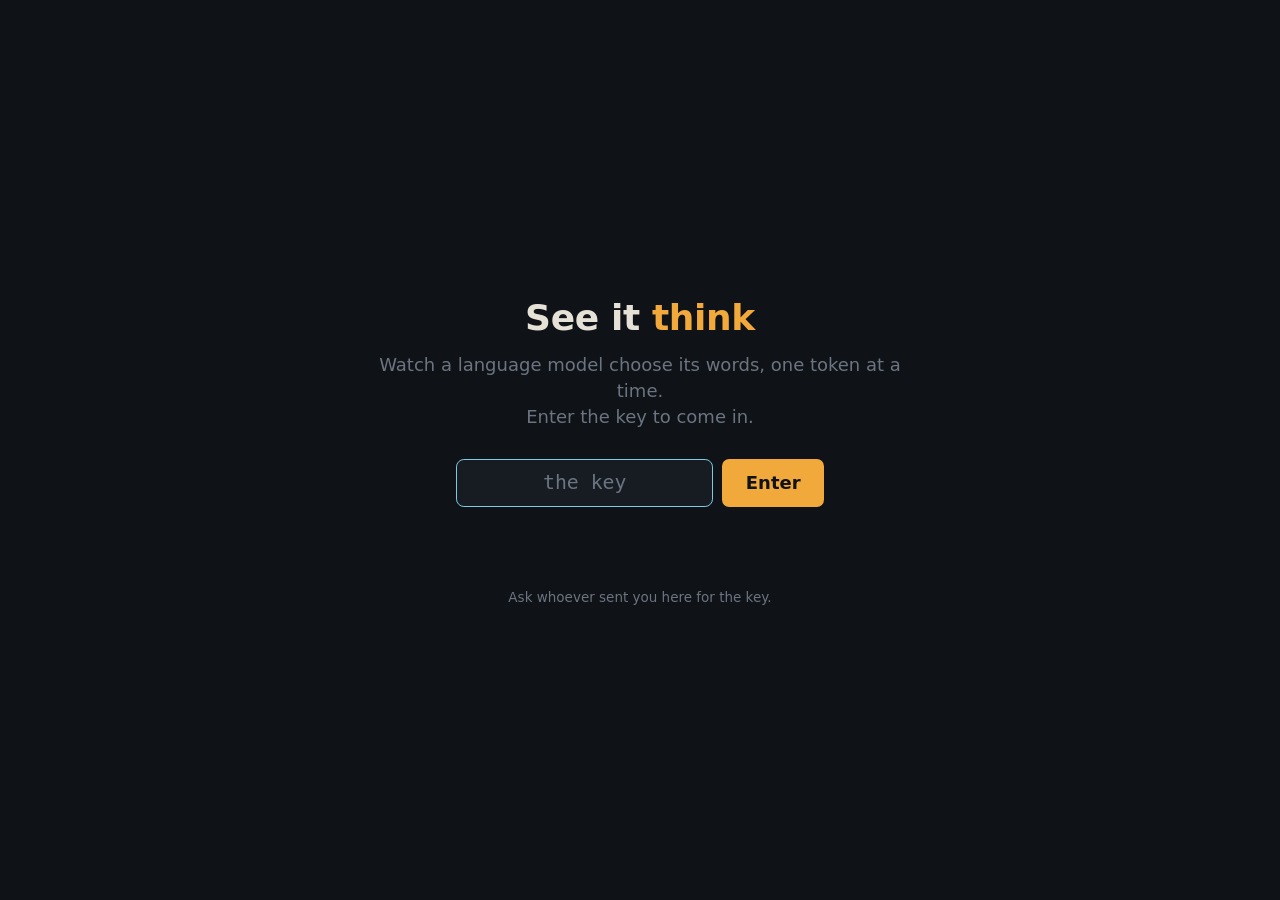
==== static/gate.html @ 0291eba7 "linode: a gate with one key replaces the password popup One box, no username (the look of the annual" ====
<!doctype html>
<html lang="en"><head><meta charset="utf-8"><meta name="viewport" content="width=device-width, initial-scale=1">
<title>See it think</title><meta name="robots" content="noindex">
<style>
  :root { --ground: #0f1216; --panel: #171c22; --line: #262d36; --bone: #e6e1d6; --dim: #6b7480; --amber: #f2a93b; --ice: #7fc8e8; --red: #e0553c; }
  * { box-sizing: border-box; }
  html, body { height: 100%; margin: 0; }
  body { background: var(--ground); color: var(--bone); font: 18px/1.45 "Helvetica Neue", "Segoe UI", system-ui, sans-serif;
    display: flex; align-items: center; justify-content: center; padding: 16px; }
  main { width: 100%; max-width: 30em; text-align: center; }
  h1 { font-size: 2em; margin: 0 0 .2em; letter-spacing: -.01em; }
  h1 span { color: var(--amber); }
  p { color: var(--dim); margin: 0 0 1.6em; }
  form { display: flex; gap: .5em; justify-content: center; flex-wrap: wrap; }
  input { font: 1.1em ui-monospace, Menlo, Consolas, monospace; color: var(--bone); background: var(--panel); border: 1px solid var(--line);
    border-radius: .4em; padding: .6em .9em; width: 13em; max-width: 100%; text-transform: uppercase; text-align: center; outline: none; }
  input:focus { border-color: var(--ice); }
  input::placeholder { color: var(--dim); text-transform: none; }
  button { font: inherit; font-weight: 700; color: var(--ground); background: var(--amber); border: 0; border-radius: .4em; padding: .6em 1.3em; cursor: pointer; }
  button:disabled { opacity: .5; cursor: default; }
  #msg { min-height: 1.5em; margin-top: 1em; color: var(--red); font-size: .9em; }
  footer { margin-top: 3em; color: var(--dim); font-size: .75em; }
</style></head>
<body><main>
  <h1>See it <span>think</span></h1>
  <p>Watch a language model choose its words, one token at a time.<br>Enter the key to come in.</p>
  <form id="f" autocomplete="off">
    <input id="key" name="key" type="text" placeholder="the key" autofocus autocapitalize="characters" autocorrect="off" spellcheck="false" aria-label="the key">
    <button id="go" type="submit">Enter</button>
  </form>
  <div id="msg" role="alert"></div>
  <footer>Ask whoever sent you here for the key.</footer>
</main>
<script>
  // One key, checked on the server (POST /api/gate); a right key sets a cookie and sends you where you were going.
  const q = new URLSearchParams(location.search), f = document.getElementById('f'), key = document.getElementById('key'),
        go = document.getElementById('go'), msg = document.getElementById('msg');
  const next = () => { const n = q.get('next') || '/'; return n.startsWith('/') && !n.startsWith('//') && !n.startsWith('/gate') ? n : '/'; };   // same site only
  async function open(k) {
    go.disabled = true; msg.textContent = '';
    try {
      const r = await fetch('/api/gate', { method: 'POST', headers: { 'Content-Type': 'application/json' }, body: JSON.stringify({ key: k }) });
      if (r.ok) { location.replace(next()); return; }
      msg.textContent = r.status === 429 ? 'Too many tries. Wait a minute and try again.' : 'That key does not open the gate.';
    } catch (e) { msg.textContent = 'Could not reach the server: ' + e.message; }
    go.disabled = false; key.value = ''; key.focus();
  }
  f.addEventListener('submit', e => { e.preventDefault(); if (key.value.trim()) open(key.value); });
  if (q.get('k')) { history.replaceState(null, '', '/gate' + (q.get('next') ? '?next=' + encodeURIComponent(q.get('next')) : '')); open(q.get('k')); }   // a QR or a bookmark: /gate?k=THE-KEY
</script></body></html>
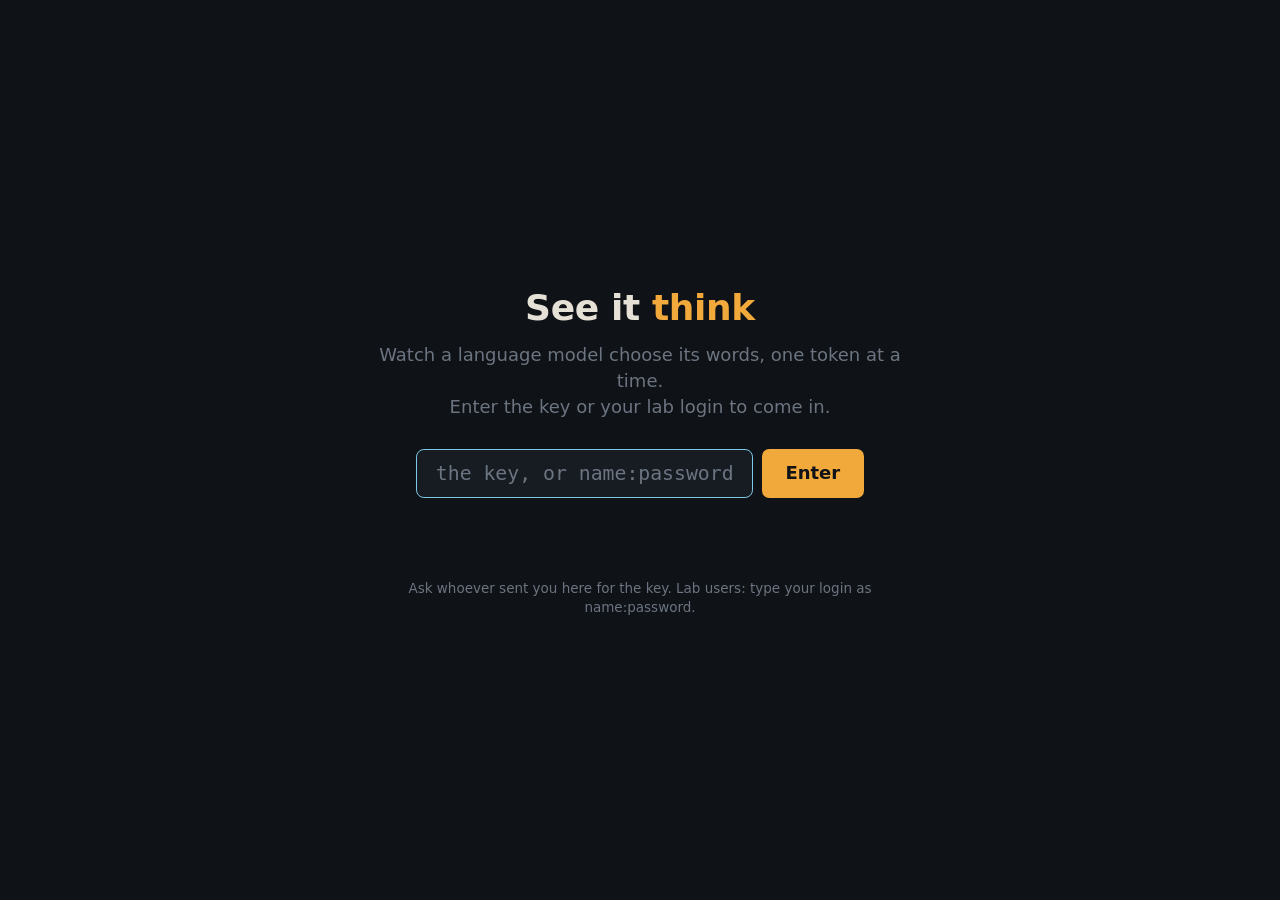
==== commit e3ed9665: "gate: a lab login (name:password) is also a key; switch list paints no-tool models red A lab user's " ====
--- a/static/gate.html
+++ b/static/gate.html
@@ -13,7 +13,8 @@
   p { color: var(--dim); margin: 0 0 1.6em; }
   form { display: flex; gap: .5em; justify-content: center; flex-wrap: wrap; }
   input { font: 1.1em ui-monospace, Menlo, Consolas, monospace; color: var(--bone); background: var(--panel); border: 1px solid var(--line);
-    border-radius: .4em; padding: .6em .9em; width: 13em; max-width: 100%; text-transform: uppercase; text-align: center; outline: none; }
+    border-radius: .4em; padding: .6em .9em; width: 17em; max-width: 100%; text-transform: uppercase; text-align: center; outline: none; }
+  input.login { text-transform: none; }
   input:focus { border-color: var(--ice); }
   input::placeholder { color: var(--dim); text-transform: none; }
   button { font: inherit; font-weight: 700; color: var(--ground); background: var(--amber); border: 0; border-radius: .4em; padding: .6em 1.3em; cursor: pointer; }
@@ -23,13 +24,13 @@
 </style></head>
 <body><main>
   <h1>See it <span>think</span></h1>
-  <p>Watch a language model choose its words, one token at a time.<br>Enter the key to come in.</p>
+  <p>Watch a language model choose its words, one token at a time.<br>Enter the key or your lab login to come in.</p>
   <form id="f" autocomplete="off">
-    <input id="key" name="key" type="text" placeholder="the key" autofocus autocapitalize="characters" autocorrect="off" spellcheck="false" aria-label="the key">
+    <input id="key" name="key" type="text" placeholder="the key, or name:password" autofocus autocapitalize="none" autocorrect="off" spellcheck="false" aria-label="the key, or your lab login as name:password">
     <button id="go" type="submit">Enter</button>
   </form>
   <div id="msg" role="alert"></div>
-  <footer>Ask whoever sent you here for the key.</footer>
+  <footer>Ask whoever sent you here for the key. Lab users: type your login as name:password.</footer>
 </main>
 <script>
   // One key, checked on the server (POST /api/gate); a right key sets a cookie and sends you where you were going.
@@ -43,8 +44,10 @@
       if (r.ok) { location.replace(next()); return; }
       msg.textContent = r.status === 429 ? 'Too many tries. Wait a minute and try again.' : 'That key does not open the gate.';
     } catch (e) { msg.textContent = 'Could not reach the server: ' + e.message; }
-    go.disabled = false; key.value = ''; key.focus();
+    go.disabled = false; key.value = ''; key.type = 'text'; key.classList.remove('login'); key.focus();
   }
+  // a lab login (it has a colon) is a password: hide it and stop upper-casing it. A key stays readable.
+  key.addEventListener('input', () => { const login = key.value.includes(':'); key.type = login ? 'password' : 'text'; key.classList.toggle('login', login); });
   f.addEventListener('submit', e => { e.preventDefault(); if (key.value.trim()) open(key.value); });
   if (q.get('k')) { history.replaceState(null, '', '/gate' + (q.get('next') ? '?next=' + encodeURIComponent(q.get('next')) : '')); open(q.get('k')); }   // a QR or a bookmark: /gate?k=THE-KEY
 </script></body></html>
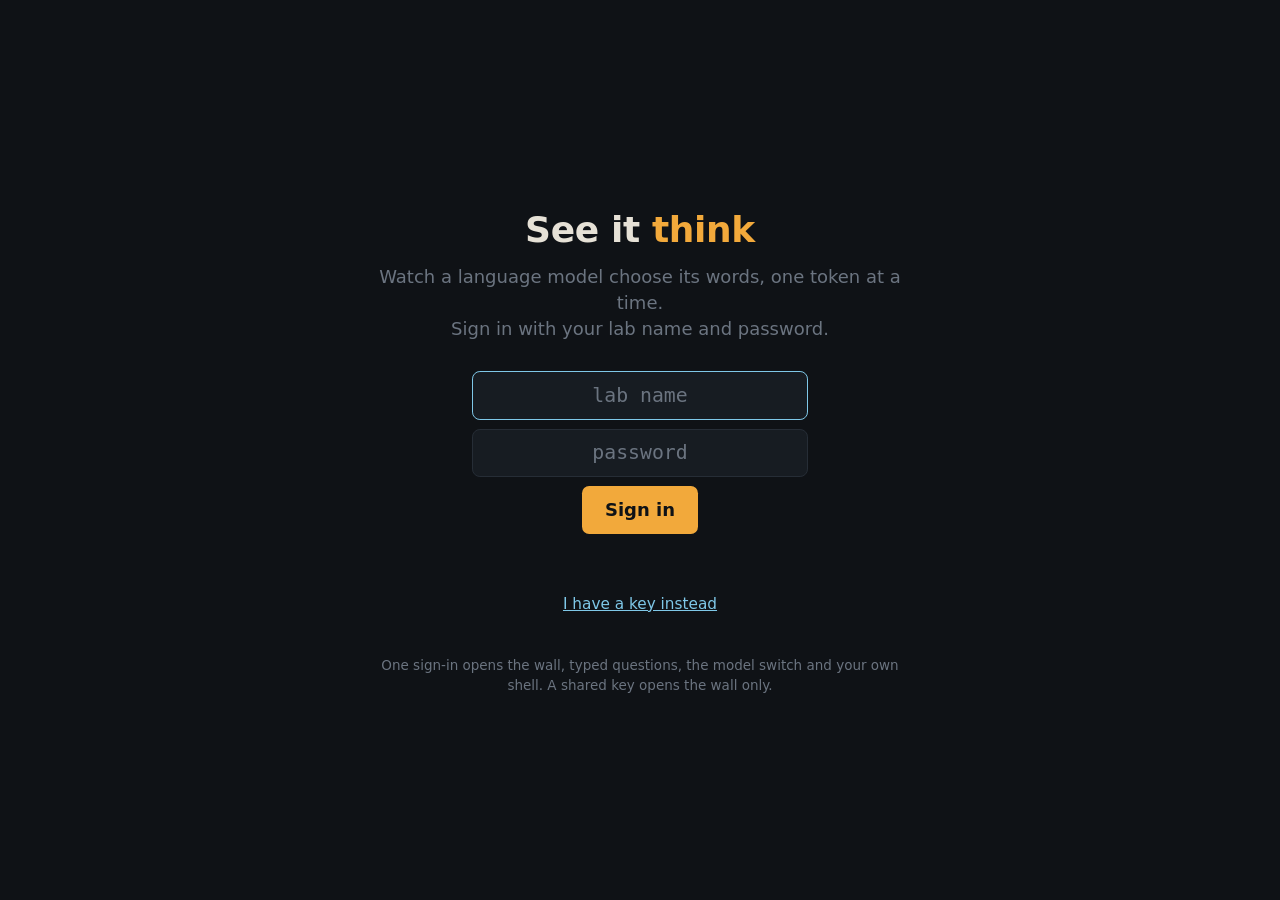
==== commit a6f2e1ea: "one sign-in: the lab cookie opens typed questions, the model switch and the user's own shell The gat" ====
--- a/static/gate.html
+++ b/static/gate.html
@@ -12,6 +12,11 @@
   h1 span { color: var(--amber); }
   p { color: var(--dim); margin: 0 0 1.6em; }
   form { display: flex; gap: .5em; justify-content: center; flex-wrap: wrap; }
+  form.login { flex-direction: column; align-items: center; }
+  a { color: var(--ice); }
+  #swap { display: inline-block; margin-top: 1.2em; font-size: .85em; }
+  #in { display: none; }
+  #in a.big { display: inline-block; font-weight: 700; color: var(--ground); background: var(--amber); border-radius: .4em; padding: .6em 1.3em; margin: .3em; text-decoration: none; }
   input { font: 1.1em ui-monospace, Menlo, Consolas, monospace; color: var(--bone); background: var(--panel); border: 1px solid var(--line);
     border-radius: .4em; padding: .6em .9em; width: 17em; max-width: 100%; text-transform: uppercase; text-align: center; outline: none; }
   input.login { text-transform: none; }
@@ -24,30 +29,48 @@
 </style></head>
 <body><main>
   <h1>See it <span>think</span></h1>
-  <p>Watch a language model choose its words, one token at a time.<br>Enter the key or your lab login to come in.</p>
-  <form id="f" autocomplete="off">
-    <input id="key" name="key" type="text" placeholder="the key, or name:password" autofocus autocapitalize="none" autocorrect="off" spellcheck="false" aria-label="the key, or your lab login as name:password">
-    <button id="go" type="submit">Enter</button>
-  </form>
-  <div id="msg" role="alert"></div>
-  <footer>Ask whoever sent you here for the key. Lab users: type your login as name:password.</footer>
+  <div id="out">
+    <p id="lead">Watch a language model choose its words, one token at a time.<br>Sign in with your lab name and password.</p>
+    <form id="f" class="login">
+      <input id="name" name="username" class="login" type="text" placeholder="lab name" autofocus autocapitalize="none" autocorrect="off" spellcheck="false" autocomplete="username" aria-label="your lab name">
+      <input id="pw" name="password" class="login" type="password" placeholder="password" autocomplete="current-password" aria-label="your lab password">
+      <input id="key" name="key" type="text" placeholder="the key" autocapitalize="none" autocorrect="off" spellcheck="false" autocomplete="off" aria-label="the key" style="display:none">
+      <button id="go" type="submit">Sign in</button>
+    </form>
+    <div id="msg" role="alert"></div>
+    <a href="#" id="swap">I have a key instead</a>
+    <footer>One sign-in opens the wall, typed questions, the model switch and your own shell. A shared key opens the wall only.</footer>
+  </div>
+  <div id="in">
+    <p>Signed in as <b id="who"></b>.</p>
+    <a class="big" href="/">The wall</a><a class="big" href="/shell/">My shell</a>
+    <p style="margin-top:1.6em"><a href="#" id="signout">Sign out</a></p>
+  </div>
 </main>
 <script>
-  // One key, checked on the server (POST /api/gate); a right key sets a cookie and sends you where you were going.
-  const q = new URLSearchParams(location.search), f = document.getElementById('f'), key = document.getElementById('key'),
-        go = document.getElementById('go'), msg = document.getElementById('msg');
-  const next = () => { const n = q.get('next') || '/'; return n.startsWith('/') && !n.startsWith('//') && !n.startsWith('/gate') ? n : '/'; };   // same site only
-  async function open(k) {
+  // Sign in once (POST /api/gate): a right answer sets a cookie and sends you where you were going. A lab sign-in also opens
+  // typed questions, the model switch and that user's own shell; the shared key opens the wall only.
+  const q = new URLSearchParams(location.search), $ = id => document.getElementById(id), f = $('f'), go = $('go'), msg = $('msg');
+  const next = () => { const n = q.get('next') || ''; return n.startsWith('/') && !n.startsWith('//') && !n.startsWith('/gate') ? n : ''; };   // same site only
+  let byKey = false;
+  const mode = k => { byKey = k; f.classList.toggle('login', !k); $('name').style.display = $('pw').style.display = k ? 'none' : ''; $('key').style.display = k ? '' : 'none';
+    go.textContent = k ? 'Enter' : 'Sign in'; $('swap').textContent = k ? 'I have a lab name and password' : 'I have a key instead';
+    $('lead').innerHTML = 'Watch a language model choose its words, one token at a time.<br>' + (k ? 'Enter the key to come in.' : 'Sign in with your lab name and password.'); (k ? $('key') : $('name')).focus(); };
+  const hub = user => { $('out').style.display = 'none'; $('in').style.display = 'block'; $('who').textContent = user; };
+  async function open(body) {
     go.disabled = true; msg.textContent = '';
     try {
-      const r = await fetch('/api/gate', { method: 'POST', headers: { 'Content-Type': 'application/json' }, body: JSON.stringify({ key: k }) });
-      if (r.ok) { location.replace(next()); return; }
-      msg.textContent = r.status === 429 ? 'Too many tries. Wait a minute and try again.' : 'That key does not open the gate.';
+      const r = await fetch('/api/gate', { method: 'POST', headers: { 'Content-Type': 'application/json' }, body: JSON.stringify(body) });
+      if (r.ok) { const n = next(); if (n || body.key) { location.replace(n || '/'); } else { hub(body.name.trim()); } return; }   // came here on purpose: show both doors
+      msg.textContent = r.status === 429 ? 'Too many tries. Wait a minute and try again.' : byKey ? 'That key does not open the gate.' : 'That name and password do not match.';
     } catch (e) { msg.textContent = 'Could not reach the server: ' + e.message; }
-    go.disabled = false; key.value = ''; key.type = 'text'; key.classList.remove('login'); key.focus();
+    go.disabled = false; $('key').value = ''; $('pw').value = ''; (byKey ? $('key') : $('pw')).focus();
   }
-  // a lab login (it has a colon) is a password: hide it and stop upper-casing it. A key stays readable.
-  key.addEventListener('input', () => { const login = key.value.includes(':'); key.type = login ? 'password' : 'text'; key.classList.toggle('login', login); });
-  f.addEventListener('submit', e => { e.preventDefault(); if (key.value.trim()) open(key.value); });
-  if (q.get('k')) { history.replaceState(null, '', '/gate' + (q.get('next') ? '?next=' + encodeURIComponent(q.get('next')) : '')); open(q.get('k')); }   // a QR or a bookmark: /gate?k=THE-KEY
+  $('swap').onclick = e => { e.preventDefault(); msg.textContent = ''; mode(!byKey); };
+  f.addEventListener('submit', e => { e.preventDefault();
+    if (byKey) { if ($('key').value.trim()) open({ key: $('key').value }); }
+    else if ($('name').value.trim() && $('pw').value) open({ name: $('name').value, password: $('pw').value }); });
+  $('signout').onclick = async e => { e.preventDefault(); await fetch('/api/gate/out', { method: 'POST' }).catch(() => {}); location.replace('/gate'); };
+  if (q.get('k')) { history.replaceState(null, '', '/gate' + (q.get('next') ? '?next=' + encodeURIComponent(q.get('next')) : '')); mode(true); open({ key: q.get('k') }); }   // a QR or a bookmark: /gate?k=THE-KEY
+  else fetch('/api/me').then(r => r.ok ? r.json() : null).then(d => { if (d && d.user) { const n = next(); if (n) location.replace(n); else hub(d.user); } }).catch(() => {});   // already signed in
 </script></body></html>
